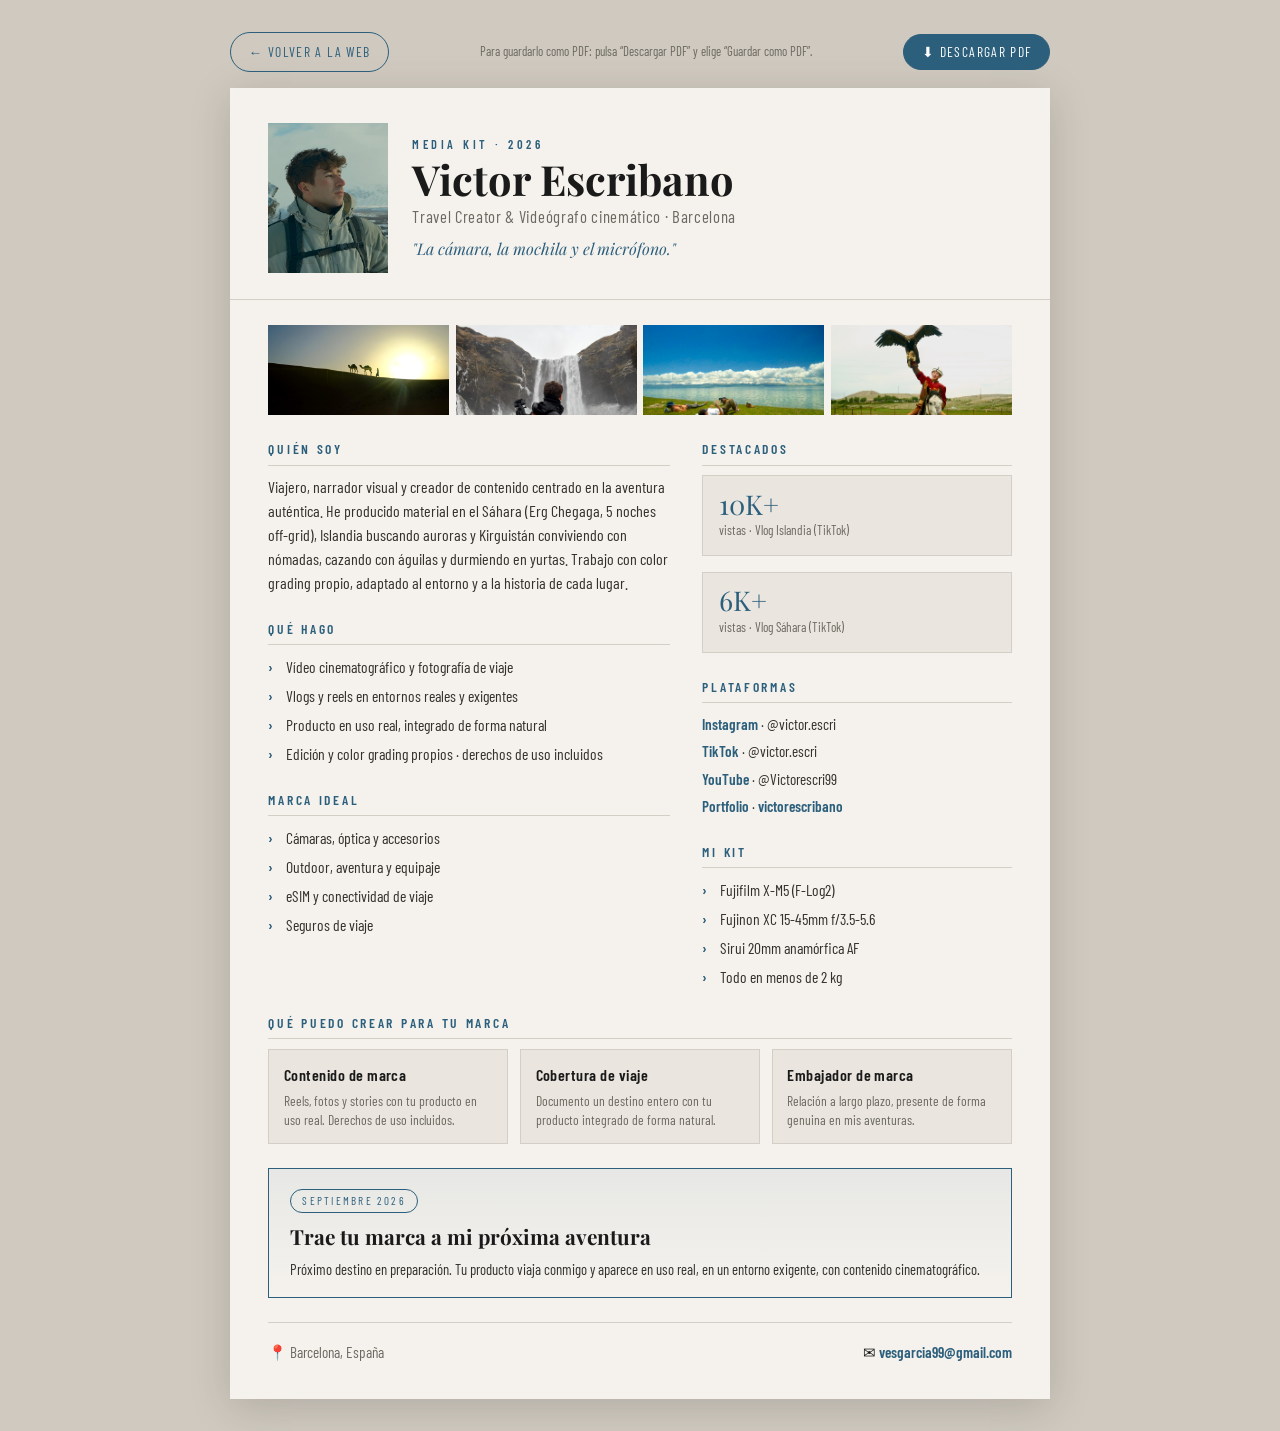
==== media-kit.html @ 08554c3a "Add brand collaboration tooling: offerings, trip sponsorship CTA & media kit - Add "Trabaja conmigo"" ====
<!DOCTYPE html>
<html lang="es">
<head>
<meta charset="UTF-8">
<meta name="viewport" content="width=device-width, initial-scale=1.0">
<title>Media Kit · Victor Escribano — Travel Creator</title>
<meta name="robots" content="noindex">
<link rel="preconnect" href="https://fonts.googleapis.com">
<link rel="preconnect" href="https://fonts.gstatic.com" crossorigin>
<link href="https://fonts.googleapis.com/css2?family=Barlow+Condensed:wght@300;400;600&family=Playfair+Display:ital,wght@0,400;0,700;1,400&display=swap" rel="stylesheet">
<style>
  :root{
    --bg:#f5f2ed; --surface:#eae6df; --accent:#2c5f7c; --gold:#b89a5a;
    --text:#1a1a1a; --muted:#6b6960; --sep:#d4cfc6;
  }
  *{margin:0;padding:0;box-sizing:border-box}
  body{
    font-family:'Barlow Condensed',sans-serif;
    background:#cfc9bf; color:var(--text);
    line-height:1.5; padding:2rem 1rem;
  }
  .sheet{
    max-width:820px; margin:0 auto; background:var(--bg);
    box-shadow:0 8px 40px rgba(0,0,0,.15);
  }
  /* Toolbar (hidden on print) */
  .toolbar{
    max-width:820px; margin:0 auto 1rem; display:flex; gap:.75rem;
    justify-content:space-between; align-items:center; flex-wrap:wrap;
  }
  .toolbar a, .toolbar button{
    font-family:'Barlow Condensed',sans-serif; font-size:.85rem;
    letter-spacing:.1em; text-transform:uppercase; cursor:pointer;
    border:1px solid var(--accent); color:var(--accent); background:transparent;
    padding:.55rem 1.1rem; border-radius:999px; text-decoration:none;
    transition:.25s;
  }
  .toolbar button{background:var(--accent); color:#fff}
  .toolbar a:hover{background:var(--accent); color:#fff}
  .toolbar .hint{border:none;color:var(--muted);text-transform:none;letter-spacing:0;font-size:.8rem;padding:.55rem 0}

  /* Header */
  .mk-head{display:flex; gap:1.5rem; padding:2.2rem 2.4rem 1.6rem; border-bottom:1px solid var(--sep)}
  .mk-photo{width:120px;height:150px;object-fit:cover;flex:none;filter:grayscale(.1) contrast(1.05)}
  .mk-id{display:flex;flex-direction:column;justify-content:center}
  .mk-eyebrow{font-size:.78rem;letter-spacing:.28em;text-transform:uppercase;color:var(--accent);font-weight:600}
  .mk-name{font-family:'Playfair Display',serif;font-size:2.6rem;line-height:1;margin:.25rem 0}
  .mk-role{font-size:1.05rem;color:var(--muted);letter-spacing:.04em}
  .mk-tagline{font-family:'Playfair Display',serif;font-style:italic;color:var(--accent);margin-top:.5rem}

  .mk-body{padding:1.6rem 2.4rem 2.2rem}
  .mk-row{display:grid;grid-template-columns:1.3fr 1fr;gap:2rem}
  @media(max-width:680px){.mk-row{grid-template-columns:1fr}.mk-head{flex-direction:column}}

  h2.mk-h{font-family:'Barlow Condensed',sans-serif;font-weight:600;font-size:.85rem;letter-spacing:.2em;text-transform:uppercase;color:var(--accent);margin:0 0 .6rem;padding-bottom:.3rem;border-bottom:1px solid var(--sep)}
  .mk-block{margin-bottom:1.5rem}
  .mk-bio{font-size:1rem;color:#33312c}
  ul.mk-list{list-style:none}
  ul.mk-list li{position:relative;padding-left:1.1rem;margin-bottom:.35rem;font-size:.98rem;color:#33312c}
  ul.mk-list li::before{content:'›';position:absolute;left:0;color:var(--accent);font-weight:600}

  /* Highlights */
  .mk-highlights{display:flex;gap:1rem;margin-bottom:1.5rem;flex-wrap:wrap}
  .mk-hl{flex:1;min-width:150px;border:1px solid var(--sep);padding:.9rem 1rem;background:var(--surface)}
  .mk-hl .num{font-family:'Playfair Display',serif;font-size:1.7rem;color:var(--accent);line-height:1}
  .mk-hl .lbl{font-size:.82rem;color:var(--muted);margin-top:.2rem}

  /* Platforms */
  .mk-plat{font-size:.95rem;color:#33312c;margin-bottom:.3rem}
  .mk-plat b{color:var(--accent);font-weight:600}

  /* Offers */
  .mk-offers{display:grid;grid-template-columns:repeat(3,1fr);gap:.75rem;margin-bottom:1.2rem}
  @media(max-width:680px){.mk-offers{grid-template-columns:1fr}}
  .mk-offer{border:1px solid var(--sep);padding:.85rem .9rem;background:var(--surface)}
  .mk-offer h3{font-size:1rem;font-weight:600;letter-spacing:.03em;margin-bottom:.25rem}
  .mk-offer p{font-size:.85rem;color:var(--muted);line-height:1.4}

  .mk-trip{border:1px solid var(--accent);background:linear-gradient(180deg,rgba(44,95,124,.07),transparent);padding:1.1rem 1.3rem;margin-bottom:1.5rem}
  .mk-trip .badge{display:inline-block;font-size:.7rem;letter-spacing:.2em;text-transform:uppercase;color:var(--accent);border:1px solid var(--accent);border-radius:999px;padding:.15rem .7rem;margin-bottom:.5rem}
  .mk-trip h3{font-family:'Playfair Display',serif;font-size:1.3rem;margin-bottom:.35rem}
  .mk-trip p{font-size:.92rem;color:#33312c}

  /* Gallery strip */
  .mk-gallery{display:grid;grid-template-columns:repeat(4,1fr);gap:.4rem;margin-bottom:1.5rem}
  .mk-gallery .g-cell{height:90px;overflow:hidden}
  .mk-gallery img{width:100%;height:100%;object-fit:cover;display:block;filter:contrast(1.05)}
  .mk-gallery img.zoom{transform:scale(1.3)}

  /* Contact footer */
  .mk-foot{display:flex;justify-content:space-between;align-items:center;flex-wrap:wrap;gap:.6rem;padding-top:1.1rem;border-top:1px solid var(--sep);font-size:.95rem}
  .mk-foot a{color:var(--accent);text-decoration:none;font-weight:600}
  .mk-foot .loc{color:var(--muted)}

  @media print{
    body{background:#fff;padding:0;-webkit-print-color-adjust:exact;print-color-adjust:exact}
    .toolbar{display:none}
    .sheet{box-shadow:none;max-width:100%}
    .mk-gallery .g-cell{height:80px}
  }
</style>
</head>
<body>

  <div class="toolbar">
    <a href="index.html" data-mk="back">← Volver a la web</a>
    <span class="hint" data-mk="hint">Para guardarlo como PDF: pulsa “Descargar PDF” y elige “Guardar como PDF”.</span>
    <button onclick="window.print()" data-mk="dlpdf">⬇ Descargar PDF</button>
  </div>

  <div class="sheet">
    <header class="mk-head">
      <img class="mk-photo" src="assets/images/victor_primer_plan_foto_principal.jpeg" alt="Victor Escribano">
      <div class="mk-id">
        <span class="mk-eyebrow">Media Kit · 2026</span>
        <h1 class="mk-name">Victor Escribano</h1>
        <span class="mk-role" data-mk="role">Travel Creator &amp; Videógrafo cinemático · Barcelona</span>
        <span class="mk-tagline" data-mk="tagline">"La cámara, la mochila y el micrófono."</span>
      </div>
    </header>

    <div class="mk-body">

      <div class="mk-gallery">
        <div class="g-cell"><img class="zoom" src="assets/images/camellos_duna_contraluz_nomada.jpeg" alt=""></div>
        <div class="g-cell"><img src="assets/images/plano_espaldas_cascada.jpeg" alt=""></div>
        <div class="g-cell"><img src="assets/images/kyrgyzstan_04.jpeg" alt=""></div>
        <div class="g-cell"><img src="assets/images/kyrgyzstan_01.jpeg" alt=""></div>
      </div>

      <div class="mk-row">
        <div>
          <div class="mk-block">
            <h2 class="mk-h" data-mk="h.about">Quién soy</h2>
            <p class="mk-bio" data-mk="bio">Viajero, narrador visual y creador de contenido centrado en la aventura auténtica. He producido material en el Sáhara (Erg Chegaga, 5 noches off-grid), Islandia buscando auroras y Kirguistán conviviendo con nómadas, cazando con águilas y durmiendo en yurtas. Trabajo con color grading propio, adaptado al entorno y a la historia de cada lugar.</p>
          </div>

          <div class="mk-block">
            <h2 class="mk-h" data-mk="h.do">Qué hago</h2>
            <ul class="mk-list">
              <li data-mk="do1">Vídeo cinematográfico y fotografía de viaje</li>
              <li data-mk="do2">Vlogs y reels en entornos reales y exigentes</li>
              <li data-mk="do3">Producto en uso real, integrado de forma natural</li>
              <li data-mk="do4">Edición y color grading propios · derechos de uso incluidos</li>
            </ul>
          </div>

          <div class="mk-block">
            <h2 class="mk-h" data-mk="h.ideal">Marca ideal</h2>
            <ul class="mk-list">
              <li data-mk="ideal1">Cámaras, óptica y accesorios</li>
              <li data-mk="ideal2">Outdoor, aventura y equipaje</li>
              <li data-mk="ideal3">eSIM y conectividad de viaje</li>
              <li data-mk="ideal4">Seguros de viaje</li>
            </ul>
          </div>
        </div>

        <div>
          <div class="mk-block">
            <h2 class="mk-h" data-mk="h.highlights">Destacados</h2>
            <div class="mk-highlights">
              <div class="mk-hl"><div class="num">10K+</div><div class="lbl" data-mk="hl1">vistas · Vlog Islandia (TikTok)</div></div>
              <div class="mk-hl"><div class="num">6K+</div><div class="lbl" data-mk="hl2">vistas · Vlog Sáhara (TikTok)</div></div>
            </div>
          </div>

          <div class="mk-block">
            <h2 class="mk-h" data-mk="h.platforms">Plataformas</h2>
            <p class="mk-plat"><b>Instagram</b> · @victor.escri</p>
            <p class="mk-plat"><b>TikTok</b> · @victor.escri</p>
            <p class="mk-plat"><b>YouTube</b> · @Victorescri99</p>
            <p class="mk-plat"><b data-mk="plat.portfolio">Portfolio</b> · <a href="https://victorescribano.github.io/" target="_blank" rel="noopener" style="color:var(--accent);font-weight:600;text-decoration:none">victorescribano</a></p>
          </div>

          <div class="mk-block">
            <h2 class="mk-h" data-mk="h.kit">Mi kit</h2>
            <ul class="mk-list">
              <li>Fujifilm X-M5 (F-Log2)</li>
              <li>Fujinon XC 15-45mm f/3.5-5.6</li>
              <li data-mk="kit3">Sirui 20mm anamórfica AF</li>
              <li data-mk="kit4">Todo en menos de 2&nbsp;kg</li>
            </ul>
          </div>
        </div>
      </div>

      <div class="mk-block">
        <h2 class="mk-h" data-mk="h.offers">Qué puedo crear para tu marca</h2>
        <div class="mk-offers">
          <div class="mk-offer"><h3 data-mk="off1t">Contenido de marca</h3><p data-mk="off1d">Reels, fotos y stories con tu producto en uso real. Derechos de uso incluidos.</p></div>
          <div class="mk-offer"><h3 data-mk="off2t">Cobertura de viaje</h3><p data-mk="off2d">Documento un destino entero con tu producto integrado de forma natural.</p></div>
          <div class="mk-offer"><h3 data-mk="off3t">Embajador de marca</h3><p data-mk="off3d">Relación a largo plazo, presente de forma genuina en mis aventuras.</p></div>
        </div>
      </div>

      <div class="mk-trip">
        <span class="badge" data-mk="tripbadge">Septiembre 2026</span>
        <h3 data-mk="triptitle">Trae tu marca a mi próxima aventura</h3>
        <p data-mk="tripbody">Próximo destino en preparación. Tu producto viaja conmigo y aparece en uso real, en un entorno exigente, con contenido cinematográfico.</p>
      </div>

      <div class="mk-foot">
        <span class="loc" data-mk="footloc">📍 Barcelona, España</span>
        <span>✉ <a href="mailto:vesgarcia99@gmail.com">vesgarcia99@gmail.com</a></span>
      </div>

    </div>
  </div>

<script>
(function(){
  var MK = {
    es: {
      back:"← Volver a la web",
      hint:"Para guardarlo como PDF: pulsa “Descargar PDF” y elige “Guardar como PDF”.",
      dlpdf:"⬇ Descargar PDF",
      role:"Travel Creator & Videógrafo cinemático · Barcelona",
      tagline:"\"La cámara, la mochila y el micrófono.\"",
      "h.about":"Quién soy","h.do":"Qué hago","h.ideal":"Marca ideal",
      "h.highlights":"Destacados","h.platforms":"Plataformas","h.kit":"Mi kit",
      "h.offers":"Qué puedo crear para tu marca",
      bio:"Viajero, narrador visual y creador de contenido centrado en la aventura auténtica. He producido material en el Sáhara (Erg Chegaga, 5 noches off-grid), Islandia buscando auroras y Kirguistán conviviendo con nómadas, cazando con águilas y durmiendo en yurtas. Trabajo con color grading propio, adaptado al entorno y a la historia de cada lugar.",
      do1:"Vídeo cinematográfico y fotografía de viaje",
      do2:"Vlogs y reels en entornos reales y exigentes",
      do3:"Producto en uso real, integrado de forma natural",
      do4:"Edición y color grading propios · derechos de uso incluidos",
      ideal1:"Cámaras, óptica y accesorios",
      ideal2:"Outdoor, aventura y equipaje",
      ideal3:"eSIM y conectividad de viaje",
      ideal4:"Seguros de viaje",
      hl1:"vistas · Vlog Islandia (TikTok)",
      hl2:"vistas · Vlog Sáhara (TikTok)",
      "plat.portfolio":"Portfolio",
      kit3:"Sirui 20mm anamórfica AF",
      kit4:"Todo en menos de 2 kg",
      off1t:"Contenido de marca",
      off1d:"Reels, fotos y stories con tu producto en uso real. Derechos de uso incluidos.",
      off2t:"Cobertura de viaje",
      off2d:"Documento un destino entero con tu producto integrado de forma natural.",
      off3t:"Embajador de marca",
      off3d:"Relación a largo plazo, presente de forma genuina en mis aventuras.",
      tripbadge:"Septiembre 2026",
      triptitle:"Trae tu marca a mi próxima aventura",
      tripbody:"Próximo destino en preparación. Tu producto viaja conmigo y aparece en uso real, en un entorno exigente, con contenido cinematográfico.",
      footloc:"📍 Barcelona, España"
    },
    en: {
      back:"← Back to site",
      hint:"To save as PDF: click “Download PDF” and choose “Save as PDF”.",
      dlpdf:"⬇ Download PDF",
      role:"Travel Creator & Cinematic Videographer · Barcelona",
      tagline:"\"The camera, the backpack, and the mic.\"",
      "h.about":"Who I am","h.do":"What I do","h.ideal":"Ideal brands",
      "h.highlights":"Highlights","h.platforms":"Platforms","h.kit":"My gear",
      "h.offers":"What I can create for your brand",
      bio:"Traveler, visual storyteller and content creator focused on authentic adventure. I've produced work in the Sahara (Erg Chegaga, 5 nights off-grid), Iceland chasing the auroras, and Kyrgyzstan living with nomads, hunting with eagles and sleeping in yurts. I work with my own color grading, adapted to each environment and story.",
      do1:"Cinematic video and travel photography",
      do2:"Vlogs and reels in real, demanding environments",
      do3:"Product in real use, integrated naturally",
      do4:"My own editing and color grading · usage rights included",
      ideal1:"Cameras, lenses and accessories",
      ideal2:"Outdoor, adventure and luggage",
      ideal3:"eSIM and travel connectivity",
      ideal4:"Travel insurance",
      hl1:"views · Iceland Vlog (TikTok)",
      hl2:"views · Sahara Vlog (TikTok)",
      "plat.portfolio":"Portfolio",
      kit3:"Sirui 20mm Anamorphic AF",
      kit4:"All under 2 kg",
      off1t:"Branded content",
      off1d:"Reels, photos and stories with your product in real use. Usage rights included.",
      off2t:"Trip coverage",
      off2d:"I document a whole destination with your product integrated naturally.",
      off3t:"Brand ambassador",
      off3d:"A long-term relationship, present genuinely throughout my adventures.",
      tripbadge:"September 2026",
      triptitle:"Bring your brand on my next adventure",
      tripbody:"Next destination in the works. Your product travels with me and appears in real use, in a demanding environment, with cinematic content.",
      footloc:"📍 Barcelona, Spain"
    },
    fr: {
      back:"← Retour au site",
      hint:"Pour l'enregistrer en PDF : clique sur « Télécharger le PDF » et choisis « Enregistrer en PDF ».",
      dlpdf:"⬇ Télécharger le PDF",
      role:"Travel Creator & Vidéaste cinématographique · Barcelone",
      tagline:"\"L'appareil photo, le sac à dos et le micro.\"",
      "h.about":"Qui je suis","h.do":"Ce que je fais","h.ideal":"Marques idéales",
      "h.highlights":"À la une","h.platforms":"Plateformes","h.kit":"Mon matériel",
      "h.offers":"Ce que je peux créer pour ta marque",
      bio:"Voyageur, narrateur visuel et créateur de contenu axé sur l'aventure authentique. J'ai produit du matériel au Sahara (Erg Chegaga, 5 nuits off-grid), en Islande à la poursuite des aurores et au Kirghizistan en vivant avec les nomades, en chassant avec des aigles et en dormant dans des yourtes. Je travaille avec mon propre color grading, adapté à chaque environnement et à chaque histoire.",
      do1:"Vidéo cinématographique et photographie de voyage",
      do2:"Vlogs et reels dans des environnements réels et exigeants",
      do3:"Produit en usage réel, intégré naturellement",
      do4:"Montage et color grading maison · droits d'utilisation inclus",
      ideal1:"Appareils photo, optiques et accessoires",
      ideal2:"Outdoor, aventure et bagagerie",
      ideal3:"eSIM et connectivité de voyage",
      ideal4:"Assurance voyage",
      hl1:"vues · Vlog Islande (TikTok)",
      hl2:"vues · Vlog Sahara (TikTok)",
      "plat.portfolio":"Portfolio",
      kit3:"Sirui 20mm anamorphique AF",
      kit4:"Le tout en moins de 2 kg",
      off1t:"Contenu de marque",
      off1d:"Reels, photos et stories avec ton produit en usage réel. Droits d'utilisation inclus.",
      off2t:"Couverture de voyage",
      off2d:"Je documente une destination entière avec ton produit intégré naturellement.",
      off3t:"Ambassadeur de marque",
      off3d:"Une relation à long terme, présente authentiquement tout au long de mes aventures.",
      tripbadge:"Septembre 2026",
      triptitle:"Emmène ta marque dans ma prochaine aventure",
      tripbody:"Prochaine destination en préparation. Ton produit voyage avec moi et apparaît en usage réel, dans un environnement exigeant, avec du contenu cinématographique.",
      footloc:"📍 Barcelone, Espagne"
    },
    zh: {
      back:"← 返回网站",
      hint:"保存为 PDF：点击「下载 PDF」并选择「另存为 PDF」。",
      dlpdf:"⬇ 下载 PDF",
      role:"旅行创作者 & 电影摄影师 · 巴塞罗那",
      tagline:"\"相机、背包和麦克风。\"",
      "h.about":"关于我","h.do":"我做什么","h.ideal":"理想品牌",
      "h.highlights":"亮点","h.platforms":"平台","h.kit":"我的器材",
      "h.offers":"我能为你的品牌创作什么",
      bio:"旅行者、视觉叙事者与内容创作者，专注真实的冒险。我曾在撒哈拉（Erg Chegaga，5 晚无电网）、冰岛追极光，以及吉尔吉斯斯坦与游牧民同住、驯鹰狩猎、夜宿毡房进行创作。我使用自己的调色，依据每个环境与故事进行调整。",
      do1:"电影感视频与旅行摄影",
      do2:"在真实严苛环境中的 Vlog 与 Reels",
      do3:"产品真实使用，自然融入",
      do4:"自有剪辑与调色 · 含使用授权",
      ideal1:"相机、镜头与配件",
      ideal2:"户外、探险与行李箱包",
      ideal3:"eSIM 与旅行联网",
      ideal4:"旅行保险",
      hl1:"次观看 · 冰岛 Vlog（TikTok）",
      hl2:"次观看 · 撒哈拉 Vlog（TikTok）",
      "plat.portfolio":"作品集",
      kit3:"Sirui 20mm 变形宽银幕 AF",
      kit4:"全部不到 2 公斤",
      off1t:"品牌内容",
      off1d:"展示你产品真实使用的 Reels、照片和快拍。含使用授权。",
      off2t:"旅程纪录",
      off2d:"我用整段旅程自然融入你的产品。",
      off3t:"品牌大使",
      off3d:"长期合作关系，真实地贯穿我的整个冒险。",
      tripbadge:"2026 年 9 月",
      triptitle:"带上你的品牌，加入我的下一场冒险",
      tripbody:"下一站正在筹备中。你的产品与我同行，在严苛环境中真实使用，并以电影感内容呈现。",
      footloc:"📍 西班牙，巴塞罗那"
    }
  };
  var lang = (localStorage.getItem('lang') || 'es');
  var t = MK[lang] || MK.es;
  document.documentElement.setAttribute('lang', lang === 'zh' ? 'zh-CN' : lang);
  document.querySelectorAll('[data-mk]').forEach(function(el){
    var k = el.getAttribute('data-mk');
    if (t[k] != null) el.textContent = t[k];
  });
})();
</script>
</body>
</html>
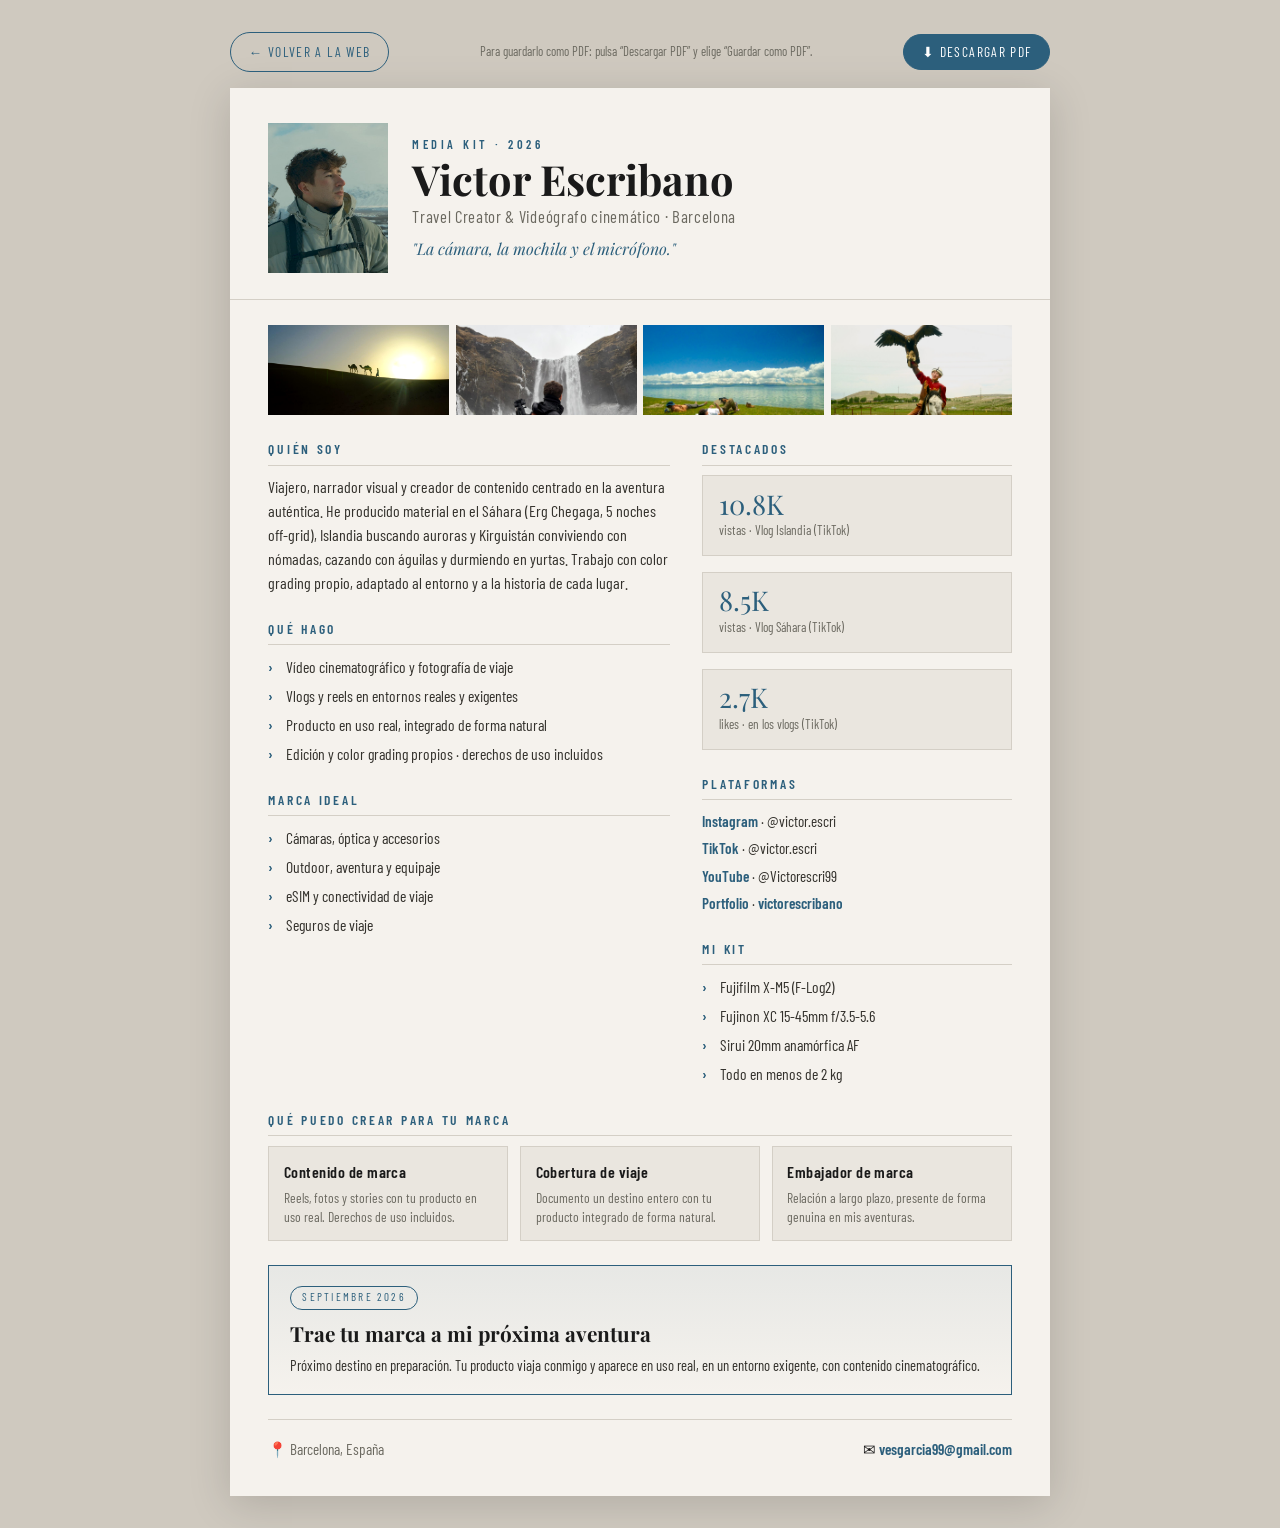
==== commit 930a0535: "Update real TikTok stats and add Kyrgyzstan (Ak-Suu) reel - Refresh view/like counts from TikTok: Ic" ====
--- a/media-kit.html
+++ b/media-kit.html
@@ -160,8 +160,9 @@
           <div class="mk-block">
             <h2 class="mk-h" data-mk="h.highlights">Destacados</h2>
             <div class="mk-highlights">
-              <div class="mk-hl"><div class="num">10K+</div><div class="lbl" data-mk="hl1">vistas · Vlog Islandia (TikTok)</div></div>
-              <div class="mk-hl"><div class="num">6K+</div><div class="lbl" data-mk="hl2">vistas · Vlog Sáhara (TikTok)</div></div>
+              <div class="mk-hl"><div class="num">10.8K</div><div class="lbl" data-mk="hl1">vistas · Vlog Islandia (TikTok)</div></div>
+              <div class="mk-hl"><div class="num">8.5K</div><div class="lbl" data-mk="hl2">vistas · Vlog Sáhara (TikTok)</div></div>
+              <div class="mk-hl"><div class="num">2.7K</div><div class="lbl" data-mk="hl3">likes · en los vlogs (TikTok)</div></div>
             </div>
           </div>
 
@@ -231,6 +232,7 @@
       ideal4:"Seguros de viaje",
       hl1:"vistas · Vlog Islandia (TikTok)",
       hl2:"vistas · Vlog Sáhara (TikTok)",
+      hl3:"likes · en los vlogs (TikTok)",
       "plat.portfolio":"Portfolio",
       kit3:"Sirui 20mm anamórfica AF",
       kit4:"Todo en menos de 2 kg",
@@ -265,6 +267,7 @@
       ideal4:"Travel insurance",
       hl1:"views · Iceland Vlog (TikTok)",
       hl2:"views · Sahara Vlog (TikTok)",
+      hl3:"likes · across the vlogs (TikTok)",
       "plat.portfolio":"Portfolio",
       kit3:"Sirui 20mm Anamorphic AF",
       kit4:"All under 2 kg",
@@ -299,6 +302,7 @@
       ideal4:"Assurance voyage",
       hl1:"vues · Vlog Islande (TikTok)",
       hl2:"vues · Vlog Sahara (TikTok)",
+      hl3:"likes · sur les vlogs (TikTok)",
       "plat.portfolio":"Portfolio",
       kit3:"Sirui 20mm anamorphique AF",
       kit4:"Le tout en moins de 2 kg",
@@ -333,6 +337,7 @@
       ideal4:"旅行保险",
       hl1:"次观看 · 冰岛 Vlog（TikTok）",
       hl2:"次观看 · 撒哈拉 Vlog（TikTok）",
+      hl3:"点赞 · Vlog 合计（TikTok）",
       "plat.portfolio":"作品集",
       kit3:"Sirui 20mm 变形宽银幕 AF",
       kit4:"全部不到 2 公斤",
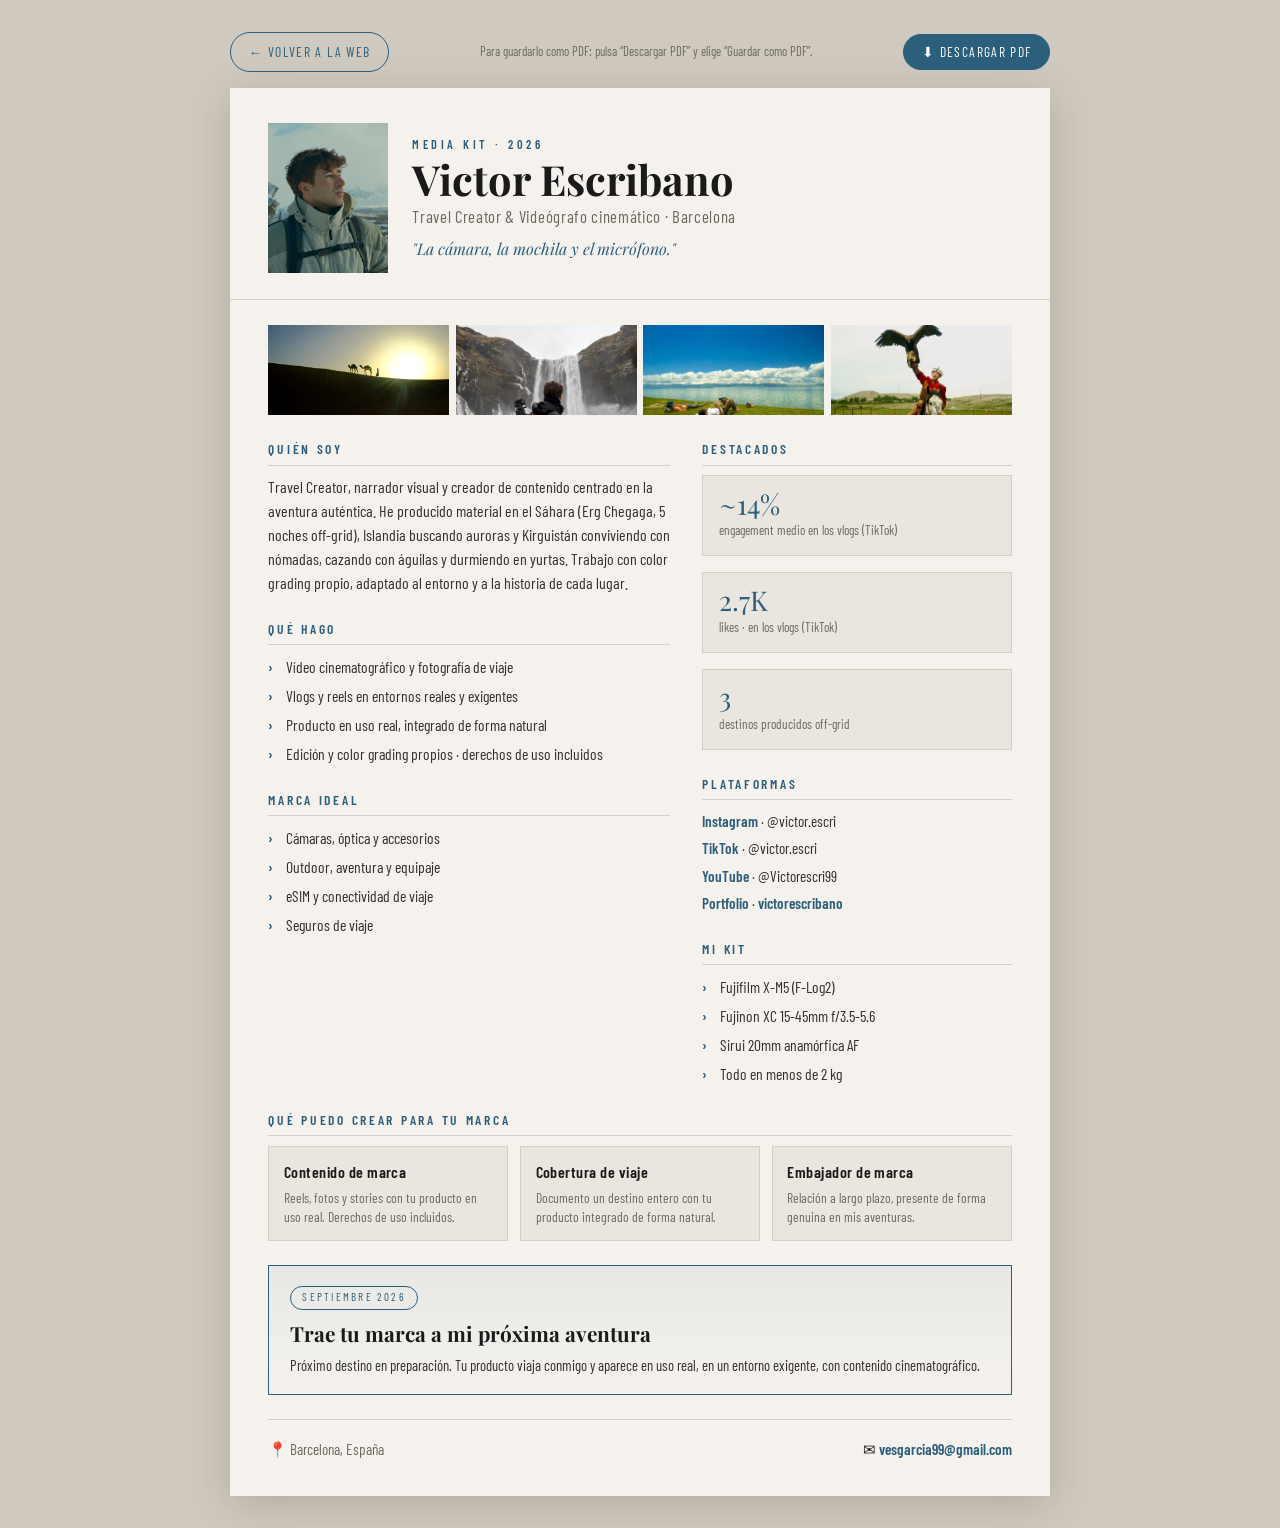
==== commit cd51915f: "Reposition as Travel Creator; add double exposure tutorial reel Copy changes across all four locales" ====
--- a/media-kit.html
+++ b/media-kit.html
@@ -132,7 +132,7 @@
         <div>
           <div class="mk-block">
             <h2 class="mk-h" data-mk="h.about">Quién soy</h2>
-            <p class="mk-bio" data-mk="bio">Viajero, narrador visual y creador de contenido centrado en la aventura auténtica. He producido material en el Sáhara (Erg Chegaga, 5 noches off-grid), Islandia buscando auroras y Kirguistán conviviendo con nómadas, cazando con águilas y durmiendo en yurtas. Trabajo con color grading propio, adaptado al entorno y a la historia de cada lugar.</p>
+            <p class="mk-bio" data-mk="bio">Travel Creator, narrador visual y creador de contenido centrado en la aventura auténtica. He producido material en el Sáhara (Erg Chegaga, 5 noches off-grid), Islandia buscando auroras y Kirguistán conviviendo con nómadas, cazando con águilas y durmiendo en yurtas. Trabajo con color grading propio, adaptado al entorno y a la historia de cada lugar.</p>
           </div>
 
           <div class="mk-block">
@@ -160,9 +160,9 @@
           <div class="mk-block">
             <h2 class="mk-h" data-mk="h.highlights">Destacados</h2>
             <div class="mk-highlights">
-              <div class="mk-hl"><div class="num">10.8K</div><div class="lbl" data-mk="hl1">vistas · Vlog Islandia (TikTok)</div></div>
-              <div class="mk-hl"><div class="num">8.5K</div><div class="lbl" data-mk="hl2">vistas · Vlog Sáhara (TikTok)</div></div>
-              <div class="mk-hl"><div class="num">2.7K</div><div class="lbl" data-mk="hl3">likes · en los vlogs (TikTok)</div></div>
+              <div class="mk-hl"><div class="num">~14%</div><div class="lbl" data-mk="hl1">engagement medio en los vlogs (TikTok)</div></div>
+              <div class="mk-hl"><div class="num">2.7K</div><div class="lbl" data-mk="hl2">likes · en los vlogs (TikTok)</div></div>
+              <div class="mk-hl"><div class="num">3</div><div class="lbl" data-mk="hl3">destinos producidos off-grid</div></div>
             </div>
           </div>
 
@@ -221,7 +221,7 @@
       "h.about":"Quién soy","h.do":"Qué hago","h.ideal":"Marca ideal",
       "h.highlights":"Destacados","h.platforms":"Plataformas","h.kit":"Mi kit",
       "h.offers":"Qué puedo crear para tu marca",
-      bio:"Viajero, narrador visual y creador de contenido centrado en la aventura auténtica. He producido material en el Sáhara (Erg Chegaga, 5 noches off-grid), Islandia buscando auroras y Kirguistán conviviendo con nómadas, cazando con águilas y durmiendo en yurtas. Trabajo con color grading propio, adaptado al entorno y a la historia de cada lugar.",
+      bio:"Travel Creator, narrador visual y creador de contenido centrado en la aventura auténtica. He producido material en el Sáhara (Erg Chegaga, 5 noches off-grid), Islandia buscando auroras y Kirguistán conviviendo con nómadas, cazando con águilas y durmiendo en yurtas. Trabajo con color grading propio, adaptado al entorno y a la historia de cada lugar.",
       do1:"Vídeo cinematográfico y fotografía de viaje",
       do2:"Vlogs y reels en entornos reales y exigentes",
       do3:"Producto en uso real, integrado de forma natural",
@@ -230,9 +230,9 @@
       ideal2:"Outdoor, aventura y equipaje",
       ideal3:"eSIM y conectividad de viaje",
       ideal4:"Seguros de viaje",
-      hl1:"vistas · Vlog Islandia (TikTok)",
-      hl2:"vistas · Vlog Sáhara (TikTok)",
-      hl3:"likes · en los vlogs (TikTok)",
+      hl1:"engagement medio en los vlogs (TikTok)",
+      hl2:"likes · en los vlogs (TikTok)",
+      hl3:"destinos producidos off-grid",
       "plat.portfolio":"Portfolio",
       kit3:"Sirui 20mm anamórfica AF",
       kit4:"Todo en menos de 2 kg",
@@ -256,7 +256,7 @@
       "h.about":"Who I am","h.do":"What I do","h.ideal":"Ideal brands",
       "h.highlights":"Highlights","h.platforms":"Platforms","h.kit":"My gear",
       "h.offers":"What I can create for your brand",
-      bio:"Traveler, visual storyteller and content creator focused on authentic adventure. I've produced work in the Sahara (Erg Chegaga, 5 nights off-grid), Iceland chasing the auroras, and Kyrgyzstan living with nomads, hunting with eagles and sleeping in yurts. I work with my own color grading, adapted to each environment and story.",
+      bio:"Travel Creator, visual storyteller and content creator focused on authentic adventure. I've produced work in the Sahara (Erg Chegaga, 5 nights off-grid), Iceland chasing the auroras, and Kyrgyzstan living with nomads, hunting with eagles and sleeping in yurts. I work with my own color grading, adapted to each environment and story.",
       do1:"Cinematic video and travel photography",
       do2:"Vlogs and reels in real, demanding environments",
       do3:"Product in real use, integrated naturally",
@@ -265,9 +265,9 @@
       ideal2:"Outdoor, adventure and luggage",
       ideal3:"eSIM and travel connectivity",
       ideal4:"Travel insurance",
-      hl1:"views · Iceland Vlog (TikTok)",
-      hl2:"views · Sahara Vlog (TikTok)",
-      hl3:"likes · across the vlogs (TikTok)",
+      hl1:"average engagement on the vlogs (TikTok)",
+      hl2:"likes · across the vlogs (TikTok)",
+      hl3:"destinations produced off-grid",
       "plat.portfolio":"Portfolio",
       kit3:"Sirui 20mm Anamorphic AF",
       kit4:"All under 2 kg",
@@ -291,7 +291,7 @@
       "h.about":"Qui je suis","h.do":"Ce que je fais","h.ideal":"Marques idéales",
       "h.highlights":"À la une","h.platforms":"Plateformes","h.kit":"Mon matériel",
       "h.offers":"Ce que je peux créer pour ta marque",
-      bio:"Voyageur, narrateur visuel et créateur de contenu axé sur l'aventure authentique. J'ai produit du matériel au Sahara (Erg Chegaga, 5 nuits off-grid), en Islande à la poursuite des aurores et au Kirghizistan en vivant avec les nomades, en chassant avec des aigles et en dormant dans des yourtes. Je travaille avec mon propre color grading, adapté à chaque environnement et à chaque histoire.",
+      bio:"Travel Creator, narrateur visuel et créateur de contenu axé sur l'aventure authentique. J'ai produit du matériel au Sahara (Erg Chegaga, 5 nuits off-grid), en Islande à la poursuite des aurores et au Kirghizistan en vivant avec les nomades, en chassant avec des aigles et en dormant dans des yourtes. Je travaille avec mon propre color grading, adapté à chaque environnement et à chaque histoire.",
       do1:"Vidéo cinématographique et photographie de voyage",
       do2:"Vlogs et reels dans des environnements réels et exigeants",
       do3:"Produit en usage réel, intégré naturellement",
@@ -300,9 +300,9 @@
       ideal2:"Outdoor, aventure et bagagerie",
       ideal3:"eSIM et connectivité de voyage",
       ideal4:"Assurance voyage",
-      hl1:"vues · Vlog Islande (TikTok)",
-      hl2:"vues · Vlog Sahara (TikTok)",
-      hl3:"likes · sur les vlogs (TikTok)",
+      hl1:"engagement moyen sur les vlogs (TikTok)",
+      hl2:"likes · sur les vlogs (TikTok)",
+      hl3:"destinations produites off-grid",
       "plat.portfolio":"Portfolio",
       kit3:"Sirui 20mm anamorphique AF",
       kit4:"Le tout en moins de 2 kg",
@@ -321,12 +321,12 @@
       back:"← 返回网站",
       hint:"保存为 PDF：点击「下载 PDF」并选择「另存为 PDF」。",
       dlpdf:"⬇ 下载 PDF",
-      role:"旅行创作者 & 电影摄影师 · 巴塞罗那",
+      role:"Travel Creator & 电影摄影师 · 巴塞罗那",
       tagline:"\"相机、背包和麦克风。\"",
       "h.about":"关于我","h.do":"我做什么","h.ideal":"理想品牌",
       "h.highlights":"亮点","h.platforms":"平台","h.kit":"我的器材",
       "h.offers":"我能为你的品牌创作什么",
-      bio:"旅行者、视觉叙事者与内容创作者，专注真实的冒险。我曾在撒哈拉（Erg Chegaga，5 晚无电网）、冰岛追极光，以及吉尔吉斯斯坦与游牧民同住、驯鹰狩猎、夜宿毡房进行创作。我使用自己的调色，依据每个环境与故事进行调整。",
+      bio:"Travel Creator、视觉叙事者与内容创作者，专注真实的冒险。我曾在撒哈拉（Erg Chegaga，5 晚无电网）、冰岛追极光，以及吉尔吉斯斯坦与游牧民同住、驯鹰狩猎、夜宿毡房进行创作。我使用自己的调色，依据每个环境与故事进行调整。",
       do1:"电影感视频与旅行摄影",
       do2:"在真实严苛环境中的 Vlog 与 Reels",
       do3:"产品真实使用，自然融入",
@@ -335,9 +335,9 @@
       ideal2:"户外、探险与行李箱包",
       ideal3:"eSIM 与旅行联网",
       ideal4:"旅行保险",
-      hl1:"次观看 · 冰岛 Vlog（TikTok）",
-      hl2:"次观看 · 撒哈拉 Vlog（TikTok）",
-      hl3:"点赞 · Vlog 合计（TikTok）",
+      hl1:"Vlog 平均互动率（TikTok）",
+      hl2:"点赞 · Vlog 合计（TikTok）",
+      hl3:"个无电网拍摄的目的地",
       "plat.portfolio":"作品集",
       kit3:"Sirui 20mm 变形宽银幕 AF",
       kit4:"全部不到 2 公斤",
